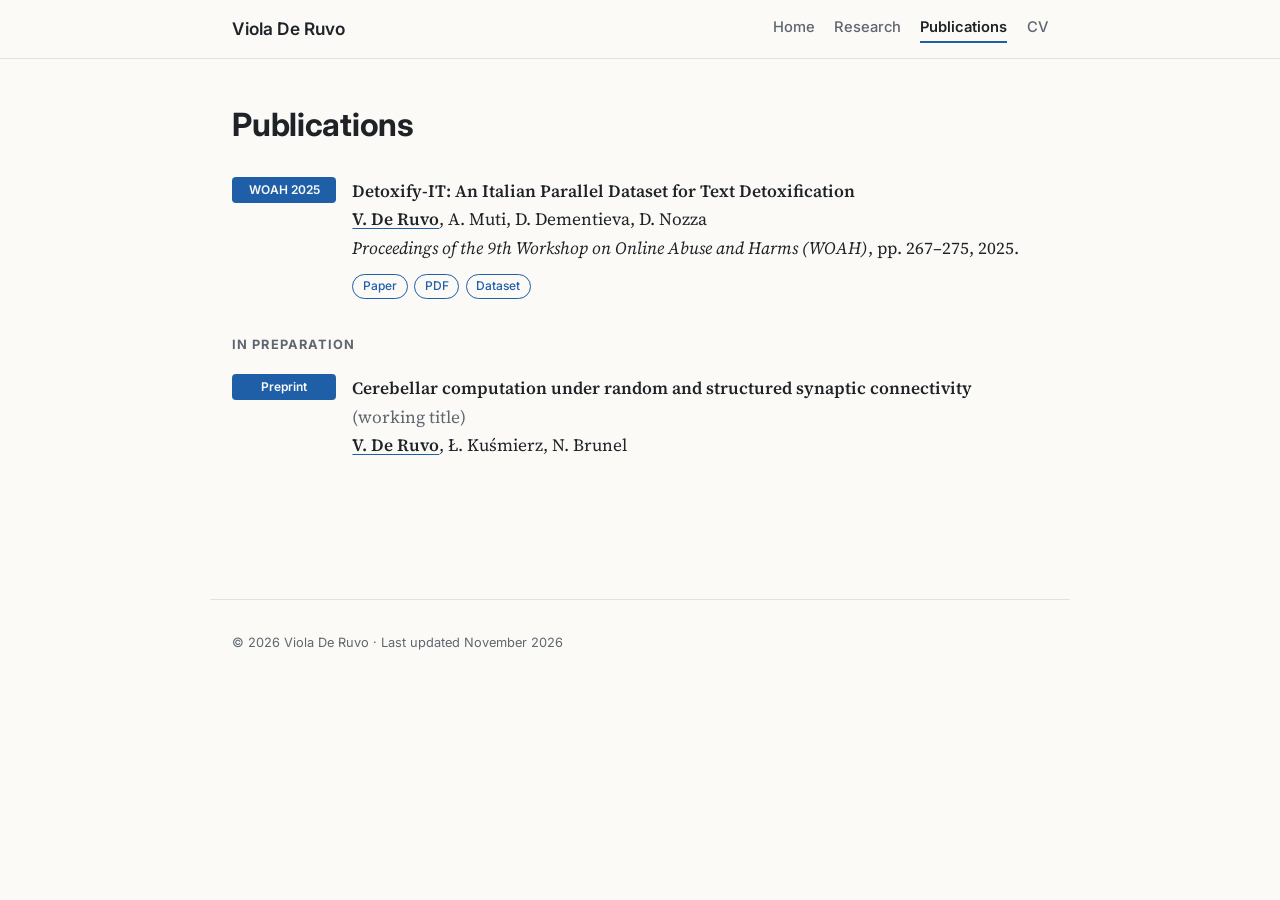
==== publications.html @ 4eda5667 "Add files via upload" ====
<!DOCTYPE html>
<html lang="en">
<head>
  <meta charset="utf-8">
  <meta name="viewport" content="width=device-width, initial-scale=1">
  <title>Publications · Viola De Ruvo</title>
  <meta name="description" content="Viola De Ruvo — M.Sc. student in Artificial Intelligence at Bocconi University working on computational and theoretical neuroscience.">
  <link rel="preconnect" href="https://fonts.googleapis.com">
  <link rel="preconnect" href="https://fonts.gstatic.com" crossorigin>
  <link href="https://fonts.googleapis.com/css2?family=Source+Serif+4:ital,opsz,wght@0,8..60,400;0,8..60,600;1,8..60,400&family=Inter:wght@400;500;600&display=swap" rel="stylesheet">
  <link rel="stylesheet" href="style.css">
</head>
<body>

<a class="skip" href="#main">Skip to content</a>

<header class="topbar">
  <div class="wrap topbar-inner">
    <a class="brand" href="index.html">Viola De Ruvo</a>
    <nav aria-label="Main">
      <a href="index.html">Home</a>
      <a href="research.html">Research</a>
      <a href="publications.html" class="active" aria-current="page">Publications</a>
      <a href="cv.pdf" target="_blank" rel="noopener">CV</a>
    </nav>
  </div>
</header>

<main id="main" class="wrap">
  <section class="page">
    <h2>Publications</h2>

    <ol class="pubs">
      <li>
        <span class="venue">WOAH 2025</span>
        <div>
          <a class="pub-title" href="https://aclanthology.org/2025.woah-1.24/">Detoxify-IT: An Italian Parallel Dataset for Text Detoxification</a><br>
          <span class="me">V. De Ruvo</span>, A. Muti, D. Dementieva, D. Nozza<br>
          <em>Proceedings of the 9th Workshop on Online Abuse and Harms (WOAH)</em>, pp. 267–275, 2025.
          <div class="pub-links">
            <a class="btn" href="https://aclanthology.org/2025.woah-1.24/">Paper</a>
            <a class="btn" href="https://aclanthology.org/2025.woah-1.24.pdf">PDF</a>
            <a class="btn" href="https://github.com/MilaNLProc/detoxify-it">Dataset</a>
          </div>
        </div>
      </li>
    </ol>

    <h3 class="sub">In preparation</h3>
    <ol class="pubs">
      <li>
        <span class="venue">Preprint</span>
        <div>
          <strong class="pub-title">Cerebellar computation under random and structured synaptic connectivity</strong> <span class="muted">(working title)</span><br>
          <span class="me">V. De Ruvo</span>, Ł. Kuśmierz, N. Brunel
        </div>
      </li>
    </ol>
  </section>

</main>

<footer class="wrap footer">
  © <span id="year">2026</span> Viola De Ruvo · Last updated November 2026
</footer>

<script>document.getElementById('year').textContent = new Date().getFullYear();</script>
</body>
</html>
---- style.css ----
/* ---------- Colours (light + automatic dark mode) ---------- */
:root {
  --bg: #fbfaf7;
  --text: #1f2328;
  --muted: #5f6670;
  --line: #e4e1da;
  --accent: #1f5fa8;       /* links, highlights */
  --accent-soft: #e8eff8;
  --card: #ffffff;
}
@media (prefers-color-scheme: dark) {
  :root {
    --bg: #14171b;
    --text: #e6e6e3;
    --muted: #9aa1aa;
    --line: #2a2f36;
    --accent: #7fb2ec;
    --accent-soft: #1c2a3a;
    --card: #1a1e23;
  }
}

/* ---------- Base ---------- */
* { box-sizing: border-box; }
html { scroll-behavior: smooth; scroll-padding-top: 4.5rem; }
body {
  margin: 0;
  background: var(--bg);
  color: var(--text);
  font-family: "Source Serif 4", Georgia, serif;
  font-size: 1.08rem;
  line-height: 1.65;
}
.wrap { max-width: 860px; margin: 0 auto; padding: 0 1.4rem; }
a { color: var(--accent); text-decoration: none; }
a:hover { text-decoration: underline; }
h1, h2, h3, nav, .brand, .tagline, .btn, .venue, .when, time, .tags li, .meta, .footer {
  font-family: "Inter", system-ui, sans-serif;
}
.muted { color: var(--muted); }
.skip { position: absolute; left: -999px; }
.skip:focus { left: 1rem; top: 1rem; background: var(--card); padding: .4rem .8rem; }

/* ---------- Top bar ---------- */
.topbar {
  position: sticky; top: 0; z-index: 10;
  background: color-mix(in srgb, var(--bg) 88%, transparent);
  backdrop-filter: blur(8px);
  border-bottom: 1px solid var(--line);
}
.topbar-inner { display: flex; align-items: center; justify-content: space-between; height: 3.6rem; gap: 1rem; }
.brand { font-weight: 600; color: var(--text); letter-spacing: .01em; }
nav { display: flex; gap: 1.2rem; flex-wrap: wrap; }
nav a { color: var(--muted); font-size: .92rem; font-weight: 500; }
nav a:hover { color: var(--accent); text-decoration: none; }

/* ---------- Hero ---------- */
.hero { display: flex; gap: 2rem; align-items: center; padding: 3.5rem 0 1.5rem; }
.portrait {
  width: 170px; height: 170px; border-radius: 50%; object-fit: cover; flex-shrink: 0;
  border: 1px solid var(--line);
}
.portrait.placeholder {
  display: grid; place-items: center; background: var(--accent-soft); color: var(--accent);
  font: 600 2.2rem "Inter", sans-serif;
}
h1 { font-size: 2.4rem; margin: 0 0 .2rem; letter-spacing: -.02em; }
.tagline { color: var(--accent); font-size: .98rem; font-weight: 500; margin: 0 0 .6rem; }
.affil { margin: 0 0 .8rem; color: var(--muted); }
.links { display: flex; gap: .6rem; flex-wrap: wrap; margin: 0; }
.links a, .btn {
  font-size: .85rem; font-weight: 500; padding: .25rem .75rem;
  border: 1px solid var(--accent); border-radius: 999px;
}
.links a:hover, .btn:hover { background: var(--accent); color: var(--bg); text-decoration: none; }
h2 .btn { font-size: .78rem; vertical-align: middle; margin-left: .6rem; }

/* ---------- Sections ---------- */
section { padding: 1.5rem 0; }
section + section { border-top: 1px solid var(--line); }
h2 { font-size: 1.45rem; margin: .5rem 0 1rem; letter-spacing: -.01em; }
h3 { font-size: 1.05rem; margin: 1.6rem 0 .6rem; }
h3.sub { font-size: .8rem; text-transform: uppercase; letter-spacing: .08em; color: var(--muted); }

.tags { list-style: none; padding: 0; display: flex; flex-wrap: wrap; gap: .5rem; }
.tags li { background: var(--accent-soft); color: var(--accent); font-size: .85rem; padding: .2rem .7rem; border-radius: 6px; }

.news { list-style: none; padding: 0; margin: 0; }
.news li { display: grid; grid-template-columns: 6.5rem 1fr; gap: 1rem; padding: .35rem 0; }
.news time { color: var(--muted); font-size: .88rem; padding-top: .15rem; }

/* ---------- Research ---------- */
.project { background: var(--card); border: 1px solid var(--line); border-radius: 10px; padding: 1.2rem 1.4rem; margin-bottom: 1rem; }
.project h3 { margin-top: 0; }
.project img { width: 100%; border-radius: 6px; margin-bottom: .8rem; }
.meta { color: var(--muted); font-size: .85rem; margin: -.3rem 0 .6rem; }

/* ---------- Publications ---------- */
.pubs { list-style: none; padding: 0; margin: 0; }
.pubs li { display: grid; grid-template-columns: 6.5rem 1fr; gap: 1rem; padding: .6rem 0; }
.venue {
  align-self: start; text-align: center; font-size: .75rem; font-weight: 600;
  background: var(--accent); color: var(--bg); padding: .2rem .4rem; border-radius: 4px;
}
.pub-title { font-weight: 600; }
.me { font-weight: 600; text-decoration: underline; text-decoration-color: var(--accent); text-underline-offset: 3px; }
.pubs .btn { display: inline-block; margin-top: .3rem; font-size: .75rem; padding: .1rem .6rem; }

/* ---------- CV entries ---------- */
.entry { display: grid; grid-template-columns: 6.5rem 1fr; gap: 1rem; padding: .35rem 0; }
.when { color: var(--muted); font-size: .88rem; padding-top: .15rem; }

/* ---------- Footer ---------- */
.footer { color: var(--muted); font-size: .8rem; padding: 2rem 1.4rem 3rem; border-top: 1px solid var(--line); }

/* ---------- Mobile ---------- */
@media (max-width: 640px) {
  .topbar-inner { height: auto; padding-top: .6rem; padding-bottom: .6rem; flex-direction: column; align-items: flex-start; gap: .3rem; }
  nav { gap: .8rem; }
  .hero { flex-direction: column; align-items: flex-start; padding-top: 2rem; }
  .portrait { width: 120px; height: 120px; }
  h1 { font-size: 2rem; }
  .news li, .pubs li, .entry { grid-template-columns: 1fr; gap: .2rem; }
  .venue { justify-self: start; }
}

/* ---------- Multi-page additions ---------- */
nav a.active { color: var(--text); font-weight: 600; border-bottom: 2px solid var(--accent); padding-bottom: 2px; }
.page { padding-top: 2.5rem; min-height: 60vh; }
.page h2 { font-size: 2rem; margin-top: 0; }
.intro .more { font-family: "Inter", system-ui, sans-serif; font-size: .9rem; }
.pub-links { margin-top: .4rem; display: flex; gap: .4rem; flex-wrap: wrap; }
a.pub-title { color: var(--text); }
a.pub-title:hover { color: var(--accent); }

/* ---------- Research page: detailed project ---------- */
h4 { font-family: "Inter", system-ui, sans-serif; font-size: .95rem; margin: 1.8rem 0 .6rem; }
.project > .pub-links { margin: .2rem 0 .4rem; }

.pipeline { display: flex; align-items: stretch; gap: .4rem; margin: .8rem 0 1.2rem; flex-wrap: wrap; }
.pipeline .step {
  flex: 1 1 140px; display: flex; flex-direction: column; gap: .2rem;
  background: var(--accent-soft); border-radius: 8px; padding: .7rem .8rem;
  font-family: "Inter", system-ui, sans-serif; font-size: .82rem; color: var(--muted);
}
.pipeline .step strong { color: var(--text); font-size: .92rem; }
.pipeline .num {
  width: 1.4rem; height: 1.4rem; border-radius: 50%; background: var(--accent); color: var(--bg);
  display: grid; place-items: center; font-size: .75rem; font-weight: 600;
}
.pipeline .arrow { align-self: center; color: var(--accent); font-family: "Inter", sans-serif; }

.table-wrap { overflow-x: auto; margin: .8rem 0 1rem; }
table { width: 100%; border-collapse: collapse; font-family: "Inter", system-ui, sans-serif; font-size: .85rem; }
caption { caption-side: top; text-align: left; color: var(--muted); font-size: .8rem; padding-bottom: .4rem; }
th, td { padding: .45rem .6rem; border-bottom: 1px solid var(--line); text-align: left; vertical-align: top; }
thead th { border-bottom: 2px solid var(--text); font-weight: 600; }
tfoot td { font-weight: 600; border-bottom: none; }
td.num, th.num { text-align: right; font-variant-numeric: tabular-nums; }
tr.highlight td { background: var(--accent-soft); }

.bars { margin: 1rem 0; font-family: "Inter", system-ui, sans-serif; font-size: .82rem; }
.bars figcaption { color: var(--muted); font-size: .8rem; margin-bottom: .5rem; }
.bar { display: grid; grid-template-columns: 9.5rem 1fr 3rem; align-items: center; gap: .6rem; padding: .15rem 0; }
.bar > div { background: var(--line); border-radius: 4px; height: .7rem; overflow: hidden; }
.bar i { display: block; height: 100%; background: color-mix(in srgb, var(--accent) 45%, var(--line)); border-radius: 4px; }
.bar.hl i { background: var(--accent); }
.bar.hl span, .bar.hl b { color: var(--accent); font-weight: 600; }
.bar b { font-weight: 500; text-align: right; font-variant-numeric: tabular-nums; }

.findings { padding-left: 1.2rem; }
.findings li { margin-bottom: .5rem; }

@media (max-width: 640px) {
  .pipeline { flex-direction: column; }
  .pipeline .arrow { transform: rotate(90deg); }
  .bar { grid-template-columns: 7rem 1fr 2.6rem; }
}

/* ---------- Research overview cards + detail pages ---------- */
.lead { color: var(--muted); margin-top: -.4rem; }
.project-card {
  display: flex; gap: 1.2rem; align-items: flex-start;
  background: var(--card); border: 1px solid var(--line); border-radius: 10px;
  padding: 1.2rem 1.4rem; margin-bottom: 1rem; color: var(--text);
  transition: border-color .15s, transform .15s, box-shadow .15s;
}
.project-card:hover { text-decoration: none; border-color: var(--accent); transform: translateY(-2px);
  box-shadow: 0 6px 18px rgba(0,0,0,.06); }
.project-card img { width: 160px; height: 110px; object-fit: cover; border-radius: 6px; flex-shrink: 0; }
.project-card h3 { margin: .1rem 0 .4rem; }
.project-card p { margin: 0 0 .5rem; }
.kicker { font-family: "Inter", system-ui, sans-serif; font-size: .78rem; color: var(--accent);
  text-transform: uppercase; letter-spacing: .05em; }
.project-card .more { font-family: "Inter", system-ui, sans-serif; font-size: .88rem; color: var(--accent); font-weight: 500; }

.back { font-family: "Inter", system-ui, sans-serif; font-size: .88rem; margin: 0 0 1rem; }
.detail h2 { font-size: 1.8rem; line-height: 1.25; margin-bottom: .4rem; }
.detail .meta { margin: 0 0 1rem; }
.figure { margin: 1.2rem 0; }
.figure img { width: 100%; border-radius: 8px; border: 1px solid var(--line); }
.figure figcaption { font-family: "Inter", system-ui, sans-serif; font-size: .8rem; color: var(--muted); margin-top: .4rem; }

@media (max-width: 640px) {
  .project-card { flex-direction: column; }
  .project-card img { width: 100%; height: 160px; }
}

/* ---------- Cerebellum page ---------- */
.tldr { background: var(--accent-soft); border-left: 3px solid var(--accent); border-radius: 6px; padding: .9rem 1.2rem; margin: 1rem 0 .5rem; }
.tldr p { margin: 0; }
.tldr .kicker { margin-bottom: .3rem; }

.diagram { margin: 1.2rem 0; }
.diagram svg { width: 100%; height: auto; max-width: 640px; display: block; margin: 0 auto; }
.diagram figcaption, .loss-chart figcaption { font-family: "Inter", system-ui, sans-serif; font-size: .8rem; color: var(--muted); margin-top: .5rem; }
.diagram .n circle, .diagram .n rect { fill: var(--card); stroke: var(--accent); stroke-width: 2; }
.diagram .n.inhib circle { stroke: #c0603a; }
.diagram .n.out circle { fill: var(--accent); }
.diagram .n.out text { fill: var(--bg); }
.diagram .n.cfn rect { stroke: var(--muted); stroke-dasharray: 4 3; }
.diagram text { font-family: "Inter", system-ui, sans-serif; font-size: 15px; font-weight: 600; fill: var(--text); text-anchor: middle; }
.diagram text.s { font-size: 10px; font-weight: 400; fill: var(--muted); }
.diagram .n.out text.s { fill: var(--bg); opacity: .85; }
.diagram text.lbl { font-size: 11px; font-weight: 400; fill: var(--muted); font-style: italic; }
.diagram line { stroke-width: 2; }
.diagram line.e { stroke: var(--accent); }
.diagram line.i { stroke: #c0603a; }
.diagram line.cf { stroke: var(--muted); stroke-dasharray: 5 4; }
.diagram .m-exc { fill: var(--accent); }
.diagram .m-inh { fill: #c0603a; }

.loss-chart { margin: 1rem 0 1.4rem; font-family: "Inter", system-ui, sans-serif; font-size: .82rem; }
.loss-group { display: grid; grid-template-columns: 9rem 1fr; gap: .8rem; padding: .6rem 0; border-bottom: 1px solid var(--line); }
.loss-name { font-weight: 600; padding-top: .1rem; }
.lb { display: grid; grid-template-columns: 6.5rem 1fr 6.5rem; align-items: center; gap: .6rem; padding: .1rem 0; }
.lb span { color: var(--muted); }
.lb > div { background: var(--line); border-radius: 4px; height: .65rem; overflow: hidden; }
.lb i { display: block; height: 100%; border-radius: 4px; }
.lb.base i { background: var(--muted); opacity: .55; }
.lb.rand i { background: #c0603a; }
.lb.opt i { background: var(--accent); }
.lb b { font-weight: 500; text-align: right; font-variant-numeric: tabular-nums; }

.cards3 { display: grid; grid-template-columns: repeat(3, 1fr); gap: .8rem; margin: 1rem 0; }
.mini { background: var(--card); border: 1px solid var(--line); border-radius: 8px; padding: .9rem 1rem; font-size: .95rem; }
.mini p { margin: 0 0 .4rem; }
.mini.highlight { border-color: var(--accent); }

@media (max-width: 760px) {
  .cards3 { grid-template-columns: 1fr; }
  .loss-group { grid-template-columns: 1fr; gap: .3rem; }
  .lb { grid-template-columns: 5.5rem 1fr 5.8rem; }
}
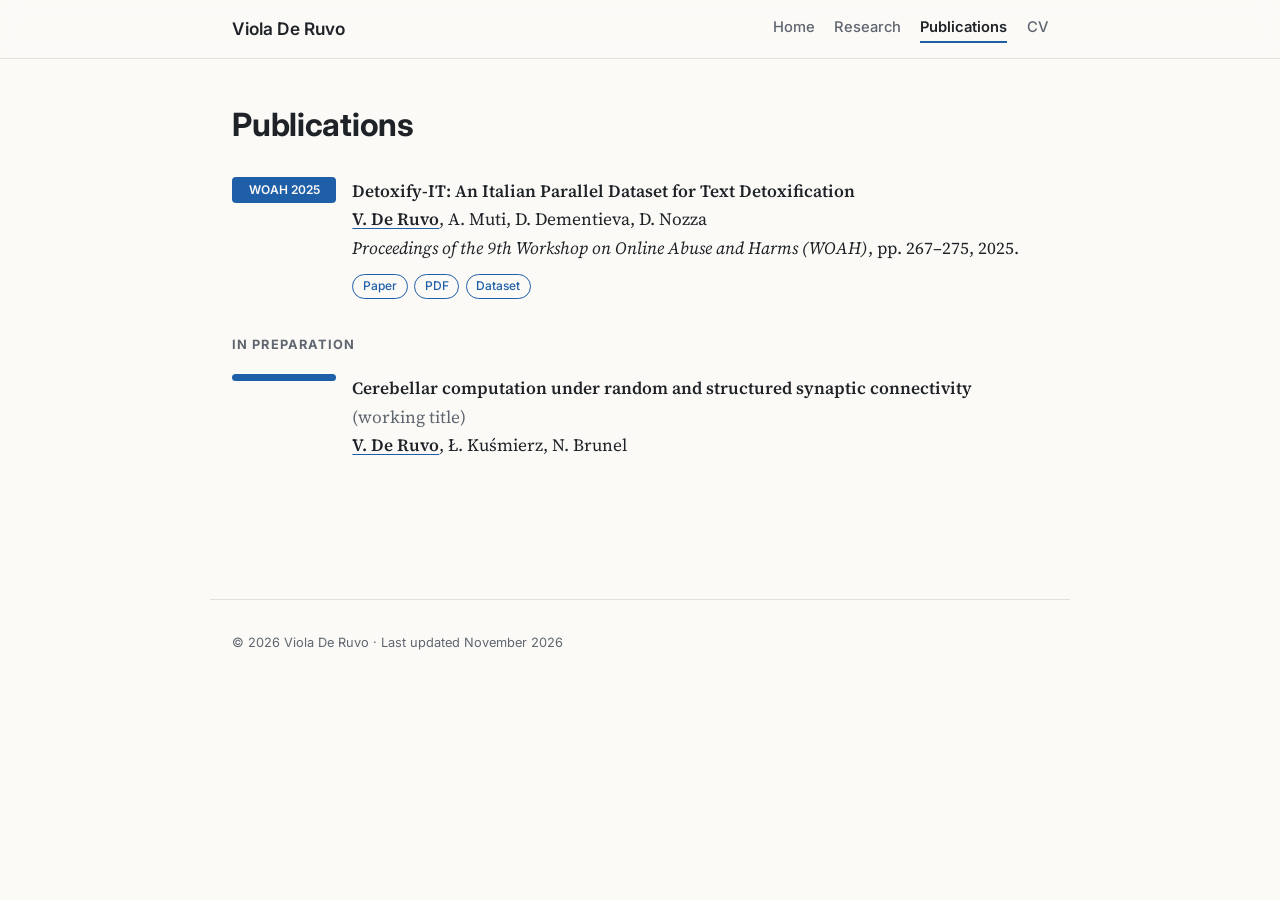
==== commit d0e93541: "Add files via upload" ====
--- a/publications.html
+++ b/publications.html
@@ -49,7 +49,7 @@
     <h3 class="sub">In preparation</h3>
     <ol class="pubs">
       <li>
-        <span class="venue">Preprint</span>
+        <span class="venue"></span>
         <div>
           <strong class="pub-title">Cerebellar computation under random and structured synaptic connectivity</strong> <span class="muted">(working title)</span><br>
           <span class="me">V. De Ruvo</span>, Ł. Kuśmierz, N. Brunel
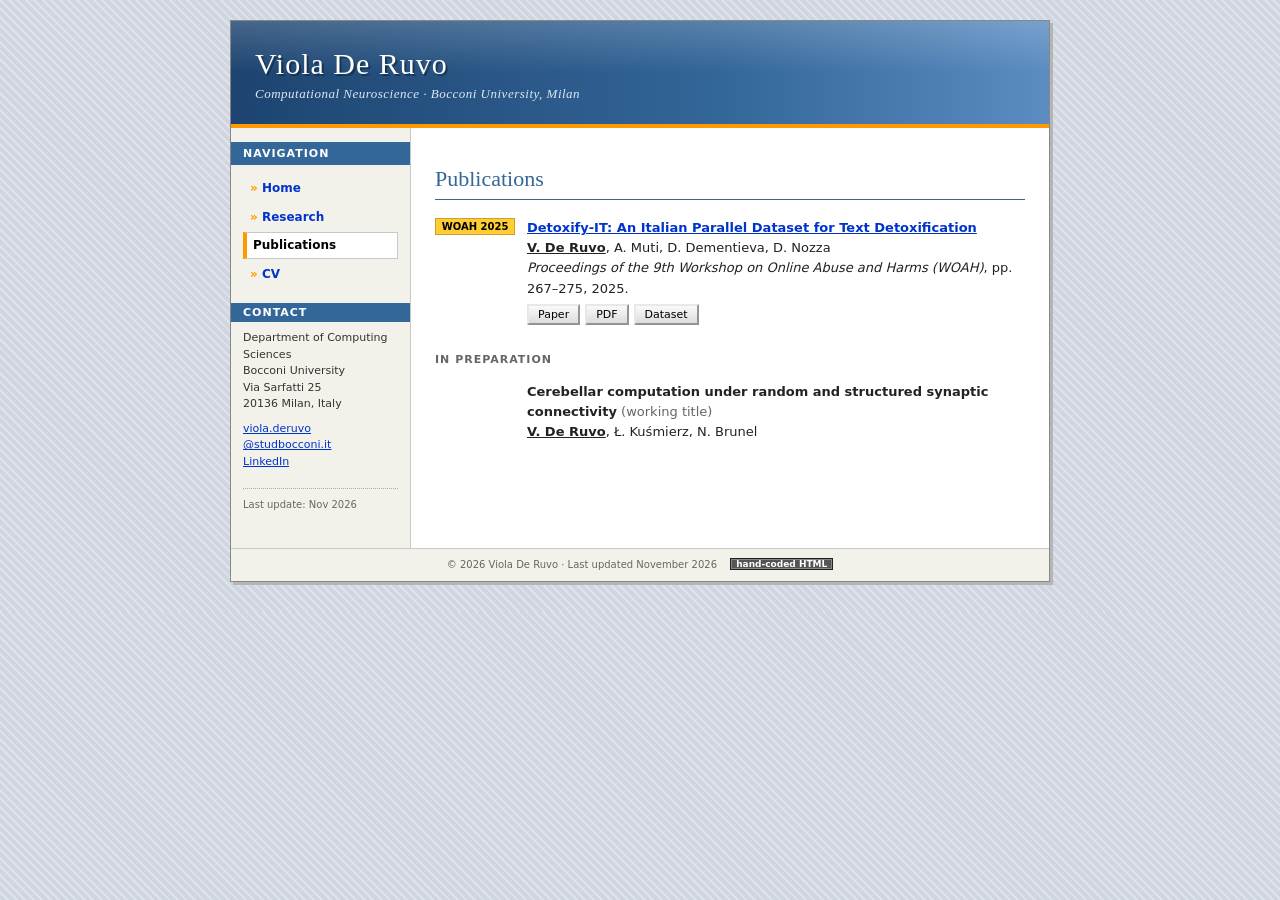
==== commit 03f952d4: "Add files via upload" ====
--- a/publications.html
+++ b/publications.html
@@ -23,6 +23,19 @@
       <a href="publications.html" class="active" aria-current="page">Publications</a>
       <a href="cv.pdf" target="_blank" rel="noopener">CV</a>
     </nav>
+    <aside class="side-contact" aria-label="Contact">
+      <h2>Contact</h2>
+      <p>
+        Department of Computing Sciences<br>
+        Bocconi University<br>
+        Via Sarfatti 25<br>
+        20136 Milan, Italy
+      </p>
+      <p>
+        <a href="mailto:viola.deruvo@studbocconi.it">viola.deruvo<wbr>@studbocconi.it</a><br>
+        <a href="https://www.linkedin.com/in/viola-de-ruvo-aabaa22bb/">LinkedIn</a>
+      </p>
+    </aside>
   </div>
 </header>
 
--- a/style.css
+++ b/style.css
@@ -1,254 +1,349 @@
-/* ---------- Colours (light + automatic dark mode) ---------- */
+/* =============================================================================
+   Viola De Ruvo · "old-school" theme, in the style of an early-2000s
+   academic homepage: fixed-width page, banner, left navigation column,
+   Verdana text, blue underlined links, dotted rules.
+   ========================================================================== */
+
 :root {
-  --bg: #fbfaf7;
-  --text: #1f2328;
-  --muted: #5f6670;
-  --line: #e4e1da;
-  --accent: #1f5fa8;       /* links, highlights */
-  --accent-soft: #e8eff8;
-  --card: #ffffff;
-}
-@media (prefers-color-scheme: dark) {
-  :root {
-    --bg: #14171b;
-    --text: #e6e6e3;
-    --muted: #9aa1aa;
-    --line: #2a2f36;
-    --accent: #7fb2ec;
-    --accent-soft: #1c2a3a;
-    --card: #1a1e23;
-  }
-}
-
-/* ---------- Base ---------- */
+  --bg: #fff;
+  --text: #222;
+  --muted: #666;
+  --line: #c8c8c8;
+  --navy: #336699;
+  --navy-dark: #1d4470;
+  --link: #0033cc;
+  --visited: #663399;
+  --accent: #336699;
+  --accent-2: #cc3333;
+  --accent-soft: #eef3f9;
+  --side: #f2f2ea;
+  --card: #fff;
+  --ui: Verdana, Geneva, "DejaVu Sans", sans-serif;
+  --head: Georgia, "Times New Roman", serif;
+}
+
+/* ---------- Page frame ---------- */
 * { box-sizing: border-box; }
-html { scroll-behavior: smooth; scroll-padding-top: 4.5rem; }
+html { background: #d9d9d9; }
 body {
-  margin: 0;
+  /* the page itself is a fixed-width two-column grid */
+  display: grid;
+  grid-template-columns: 180px 1fr;
+  grid-template-rows: auto auto 1fr auto;
+  grid-template-areas:
+    "banner  banner"
+    "nav     main"
+    "contact main"
+    "foot    foot";
+  max-width: 820px;
+  margin: 20px auto 30px;
   background: var(--bg);
+  border: 1px solid #888;
+  box-shadow: 3px 3px 0 #b5b5b5;
+  font-family: var(--ui);
+  font-size: 13px;
+  line-height: 1.55;
   color: var(--text);
-  font-family: "Source Serif 4", Georgia, serif;
-  font-size: 1.08rem;
-  line-height: 1.65;
-}
-.wrap { max-width: 860px; margin: 0 auto; padding: 0 1.4rem; }
-a { color: var(--accent); text-decoration: none; }
-a:hover { text-decoration: underline; }
-h1, h2, h3, nav, .brand, .tagline, .btn, .venue, .when, time, .tags li, .meta, .footer {
-  font-family: "Inter", system-ui, sans-serif;
-}
+}
+html {
+  /* classic subtle tiled background */
+  background:
+    repeating-linear-gradient(45deg, rgba(255,255,255,.35) 0 2px, transparent 2px 6px),
+    #cfd6df;
+}
+header.topbar, .topbar-inner { display: contents; }   /* let brand + nav join the grid */
+
+a { color: var(--link); text-decoration: underline; }
+a:visited { color: var(--visited); }
+a:hover { color: #cc0000; }
 .muted { color: var(--muted); }
 .skip { position: absolute; left: -999px; }
-.skip:focus { left: 1rem; top: 1rem; background: var(--card); padding: .4rem .8rem; }
-
-/* ---------- Top bar ---------- */
-.topbar {
-  position: sticky; top: 0; z-index: 10;
-  background: color-mix(in srgb, var(--bg) 88%, transparent);
-  backdrop-filter: blur(8px);
-  border-bottom: 1px solid var(--line);
-}
-.topbar-inner { display: flex; align-items: center; justify-content: space-between; height: 3.6rem; gap: 1rem; }
-.brand { font-weight: 600; color: var(--text); letter-spacing: .01em; }
-nav { display: flex; gap: 1.2rem; flex-wrap: wrap; }
-nav a { color: var(--muted); font-size: .92rem; font-weight: 500; }
-nav a:hover { color: var(--accent); text-decoration: none; }
-
-/* ---------- Hero ---------- */
-.hero { display: flex; gap: 2rem; align-items: center; padding: 3.5rem 0 1.5rem; }
+.skip:focus { left: 1rem; top: 1rem; background: #ffffcc; border: 1px solid #000; padding: 4px 8px; z-index: 9; }
+
+/* ---------- Banner ---------- */
+.brand {
+  grid-area: banner;
+  display: block;
+  padding: 26px 24px 22px;
+  background:
+    linear-gradient(to bottom, rgba(255,255,255,.18), rgba(255,255,255,0) 50%),
+    linear-gradient(to right, var(--navy-dark), var(--navy) 60%, #5b8cc2);
+  border-bottom: 4px solid #ff9900;
+  color: #fff !important;
+  text-decoration: none;
+  font: normal 30px/1.1 var(--head);
+  letter-spacing: 1px;
+  text-shadow: 2px 2px 0 rgba(0,0,0,.35);
+}
+.brand::after {
+  content: "Computational Neuroscience · Bocconi University, Milan";
+  display: block; margin-top: 6px;
+  font: italic 13px var(--head); letter-spacing: .5px; color: #dce8f5; text-shadow: none;
+}
+.brand:hover { color: #fff; }
+
+/* ---------- Left navigation column ---------- */
+nav {
+  grid-area: nav;
+  background: var(--side);
+  border-right: 1px solid var(--line);
+  padding: 14px 12px 10px;
+  display: flex; flex-direction: column; gap: 2px;
+  font-size: 12px;
+}
+nav::before {
+  content: "Navigation";
+  display: block; margin: 0 -12px 8px; padding: 3px 12px;
+  background: var(--navy); color: #fff; font-weight: bold; font-size: 11px;
+  text-transform: uppercase; letter-spacing: 1px;
+}
+nav a, nav a:visited {
+  display: block; padding: 3px 6px; color: var(--link); font-weight: bold; text-decoration: none;
+  border: 1px solid transparent;
+}
+nav a::before { content: "» "; color: #ff9900; }
+nav a:hover { background: #ffffcc; border-color: #e0d890; color: #cc0000; text-decoration: underline; }
+nav a.active { color: #000; background: #fff; border: 1px solid var(--line); border-left: 4px solid #ff9900; }
+nav a.active::before { content: ""; }
+.side-contact::after {
+  content: "Last update: Nov 2026";
+  display: block; margin-top: 18px; padding-top: 8px; border-top: 1px dotted #aaa;
+  font-weight: normal; font-size: 10px; color: var(--muted);
+}
+
+/* ---------- Left column: contact box ---------- */
+.side-contact {
+  grid-area: contact;
+  background: var(--side);
+  border-right: 1px solid var(--line);
+  padding: 6px 12px 24px;
+  font-size: 11px; line-height: 1.5; color: #333;
+}
+.side-contact h2 {
+  margin: 0 -12px 8px; padding: 3px 12px; border: 0;
+  background: var(--navy); color: #fff; font: bold 11px var(--ui);
+  text-transform: uppercase; letter-spacing: 1px;
+}
+.side-contact p { margin: 0 0 8px; }
+.side-contact a { overflow-wrap: anywhere; }
+
+/* ---------- Main content ---------- */
+main.wrap { grid-area: main; grid-row: 2 / span 2; padding: 18px 24px 26px; min-width: 0; min-height: 420px; }
+section { padding: 10px 0 14px; }
+section + section { border-top: 1px dotted #999; }
+
+h1, h2, h3, h4 { font-family: var(--head); font-weight: normal; }
+h1 { font-size: 26px; color: var(--navy-dark); margin: 0 0 4px; }
+h2 {
+  font-size: 19px; color: var(--navy); margin: 6px 0 10px; padding-bottom: 3px;
+  border-bottom: 1px solid var(--navy);
+}
+h3, h4 {
+  font-size: 15px; font-weight: bold; color: var(--navy-dark); margin: 18px 0 6px;
+}
+h3::before, h4::before {
+  content: ""; display: inline-block; width: 7px; height: 7px; margin: 0 7px 2px 0;
+  background: #ff9900; vertical-align: middle;
+}
+h3.sub { font-family: var(--ui); font-size: 11px; font-weight: bold; text-transform: uppercase; letter-spacing: 1px; color: var(--muted); }
+h3.sub::before { display: none; }
+p { margin: 0 0 10px; }
+
+/* ---------- Home ---------- */
+.hero { display: flex; gap: 18px; align-items: flex-start; }
 .portrait {
-  width: 170px; height: 170px; border-radius: 50%; object-fit: cover; flex-shrink: 0;
-  border: 1px solid var(--line);
+  width: 130px; height: 160px; object-fit: cover; flex-shrink: 0;
+  padding: 3px; background: #fff; border: 1px solid #999;
 }
 .portrait.placeholder {
-  display: grid; place-items: center; background: var(--accent-soft); color: var(--accent);
-  font: 600 2.2rem "Inter", sans-serif;
-}
-h1 { font-size: 2.4rem; margin: 0 0 .2rem; letter-spacing: -.02em; }
-.tagline { color: var(--accent); font-size: .98rem; font-weight: 500; margin: 0 0 .6rem; }
-.affil { margin: 0 0 .8rem; color: var(--muted); }
-.links { display: flex; gap: .6rem; flex-wrap: wrap; margin: 0; }
-.links a, .btn {
-  font-size: .85rem; font-weight: 500; padding: .25rem .75rem;
-  border: 1px solid var(--accent); border-radius: 999px;
-}
-.links a:hover, .btn:hover { background: var(--accent); color: var(--bg); text-decoration: none; }
-h2 .btn { font-size: .78rem; vertical-align: middle; margin-left: .6rem; }
-
-/* ---------- Sections ---------- */
-section { padding: 1.5rem 0; }
-section + section { border-top: 1px solid var(--line); }
-h2 { font-size: 1.45rem; margin: .5rem 0 1rem; letter-spacing: -.01em; }
-h3 { font-size: 1.05rem; margin: 1.6rem 0 .6rem; }
-h3.sub { font-size: .8rem; text-transform: uppercase; letter-spacing: .08em; color: var(--muted); }
-
-.tags { list-style: none; padding: 0; display: flex; flex-wrap: wrap; gap: .5rem; }
-.tags li { background: var(--accent-soft); color: var(--accent); font-size: .85rem; padding: .2rem .7rem; border-radius: 6px; }
-
+  display: grid; place-items: center; background: #e6ecf3; color: var(--navy);
+  font: bold 28px var(--head); border: 1px solid #999; outline: 3px solid #fff; outline-offset: -5px;
+}
+.tagline { font-weight: bold; color: #444; margin: 0 0 6px; }
+.affil { color: #444; margin: 0 0 8px; font-size: 12px; }
+.links { display: flex; gap: 6px; flex-wrap: wrap; margin: 0; }
+
+/* Old-fashioned form buttons */
+.links a, .btn, .links a:visited, .btn:visited {
+  display: inline-block; padding: 2px 9px; font: 11px var(--ui); color: #000; text-decoration: none;
+  background: linear-gradient(to bottom, #fafafa, #dcdcdc);
+  border: 2px outset #e8e8e8;
+}
+.links a:hover, .btn:hover { background: #fff8c4; color: #000; }
+.links a:active, .btn:active { border-style: inset; }
+h2 .btn { margin-left: 8px; vertical-align: middle; }
+
+.intro .more { font-size: 12px; }
+.tags { list-style: none; padding: 0; margin: 4px 0 0; display: flex; flex-wrap: wrap; gap: 5px; }
+.tags li {
+  font-size: 11px; padding: 1px 7px; background: #f7f7f7; border: 1px solid #bbb; color: #333;
+}
 .news { list-style: none; padding: 0; margin: 0; }
-.news li { display: grid; grid-template-columns: 6.5rem 1fr; gap: 1rem; padding: .35rem 0; }
-.news time { color: var(--muted); font-size: .88rem; padding-top: .15rem; }
-
-/* ---------- Research ---------- */
-.project { background: var(--card); border: 1px solid var(--line); border-radius: 10px; padding: 1.2rem 1.4rem; margin-bottom: 1rem; }
-.project h3 { margin-top: 0; }
-.project img { width: 100%; border-radius: 6px; margin-bottom: .8rem; }
-.meta { color: var(--muted); font-size: .85rem; margin: -.3rem 0 .6rem; }
+.news li { display: grid; grid-template-columns: 70px 1fr; gap: 10px; padding: 4px 0; border-bottom: 1px dotted #ccc; }
+.news li:last-child { border-bottom: none; }
+.news time { font-weight: bold; color: var(--navy); font-size: 11px; padding-top: 1px; }
+.news li:first-child span::after {
+  content: "new!"; margin-left: 6px; padding: 0 4px;
+  font: bold 9px var(--ui); text-transform: uppercase; color: #fff; background: #cc0000; vertical-align: 1px;
+  animation: blink 1.6s steps(1) infinite;
+}
+@keyframes blink { 50% { opacity: .25; } }
+@media (prefers-reduced-motion: reduce) { .news li:first-child span::after { animation: none; } }
+#contact p { background: var(--side); border: 1px solid var(--line); padding: 8px 12px; margin: 0; }
+
+/* ---------- Pages ---------- */
+.page { min-height: 0; }
+.page > h2, .detail h2 { font-size: 22px; }
+.lead { color: #444; }
+.meta { color: var(--muted); font-size: 11px; margin: -4px 0 10px; }
+.back { font-size: 11px; margin: 0 0 8px; }
+
+/* Research overview: boxed entries */
+.project { border: 1px solid var(--line); padding: 10px 12px; margin-bottom: 12px; }
+.project-card, .project-card:visited {
+  display: block; margin: 0 0 12px; color: var(--text); text-decoration: none;
+  border: 1px solid var(--line); background: #fff;
+}
+.project-card > div { padding: 8px 12px 10px; }
+.project-card:hover { background: #ffffee; border-color: #c9b96a; color: var(--text); }
+.project-card img { display: block; width: 100%; height: 120px; object-fit: cover; border-bottom: 1px solid var(--line); }
+.project-card h3 { margin: 4px 0 4px; color: var(--link); text-decoration: underline; font-family: var(--head); font-size: 16px; }
+.project-card h3::before { display: none; }
+.project-card p { margin: 0 0 6px; }
+.kicker { font-size: 10px; text-transform: uppercase; letter-spacing: 1px; color: var(--muted); margin: 0; }
+.project-card .more { font-size: 11px; font-weight: bold; color: var(--link); }
 
 /* ---------- Publications ---------- */
 .pubs { list-style: none; padding: 0; margin: 0; }
-.pubs li { display: grid; grid-template-columns: 6.5rem 1fr; gap: 1rem; padding: .6rem 0; }
+.pubs li { display: grid; grid-template-columns: 80px 1fr; gap: 12px; padding: 8px 0; border-bottom: 1px dotted #ccc; }
+.pubs li:last-child { border-bottom: none; }
+.venue:empty { visibility: hidden; }
 .venue {
-  align-self: start; text-align: center; font-size: .75rem; font-weight: 600;
-  background: var(--accent); color: var(--bg); padding: .2rem .4rem; border-radius: 4px;
-}
-.pub-title { font-weight: 600; }
-.me { font-weight: 600; text-decoration: underline; text-decoration-color: var(--accent); text-underline-offset: 3px; }
-.pubs .btn { display: inline-block; margin-top: .3rem; font-size: .75rem; padding: .1rem .6rem; }
-
-/* ---------- CV entries ---------- */
-.entry { display: grid; grid-template-columns: 6.5rem 1fr; gap: 1rem; padding: .35rem 0; }
-.when { color: var(--muted); font-size: .88rem; padding-top: .15rem; }
+  align-self: start; text-align: center; font: bold 10px var(--ui); padding: 2px 4px;
+  background: #ffcc33; border: 1px solid #c9a227; color: #000;
+}
+.pub-title { font-weight: bold; }
+a.pub-title { color: var(--link); }
+.me { font-weight: bold; text-decoration: underline; }
+.pub-links { margin-top: 5px; display: flex; gap: 5px; flex-wrap: wrap; }
+
+.entry { display: grid; grid-template-columns: 90px 1fr; gap: 10px; padding: 4px 0; }
+.when { color: var(--muted); font-size: 11px; }
+
+/* ---------- Detail pages ---------- */
+.tldr { background: #ffffcc; border: 1px dashed #c9a227; padding: 8px 12px; margin: 10px 0; }
+.tldr p { margin: 0; }
+.tldr .kicker { color: #8a6d00; font-weight: bold; margin-bottom: 3px; }
+
+.pipeline { display: flex; gap: 6px; margin: 8px 0 12px; flex-wrap: wrap; align-items: stretch; }
+.pipeline .step {
+  flex: 1 1 120px; display: flex; flex-direction: column; gap: 2px;
+  border: 1px solid #999; background: #f7f7f7; padding: 6px 8px; font-size: 11px; color: #444;
+}
+.pipeline .step strong { color: var(--navy-dark); font-size: 12px; }
+.pipeline .num { font-weight: bold; color: #fff; background: var(--navy); align-self: flex-start; padding: 0 5px; font-size: 10px; }
+.pipeline .num::before { content: "Step "; }
+.pipeline .arrow { align-self: center; color: #ff9900; font-weight: bold; }
+
+/* Tables with coloured header rows */
+.table-wrap { overflow-x: auto; margin: 8px 0 14px; }
+table { width: 100%; border-collapse: collapse; font-size: 12px; border: 1px solid #999; }
+caption { caption-side: top; text-align: left; font-size: 11px; font-style: italic; color: var(--muted); padding-bottom: 3px; }
+th, td { border: 1px solid #bbb; padding: 4px 7px; text-align: left; vertical-align: top; }
+thead th { background: var(--navy); color: #fff; font-weight: bold; }
+tbody tr:nth-child(even) td { background: #f4f6f9; }
+tfoot td { font-weight: bold; background: #e6ecf3; }
+td.num, th.num { text-align: right; }
+tr.highlight td, tbody tr.highlight:nth-child(even) td { background: #ffffcc; font-weight: bold; }
+
+/* Bar charts */
+.bars, .loss-chart { margin: 12px 0; padding: 8px 10px; border: 1px solid #999; background: #fafafa; font-size: 11px; }
+.bars figcaption, .loss-chart figcaption { font-size: 11px; color: var(--muted); font-style: italic; }
+.bars figcaption { margin-bottom: 6px; font-weight: bold; font-style: normal; color: var(--navy-dark); }
+.bar { display: grid; grid-template-columns: 120px 1fr 40px; align-items: center; gap: 8px; padding: 2px 0; }
+.bar > div, .lb > div { height: 12px; background: #fff; border: 1px solid #777; }
+.bar i, .lb i { display: block; height: 100%; background: #8fa9c8; }
+.bar.hl i { background: var(--navy); }
+.bar.hl span, .bar.hl b { font-weight: bold; color: var(--navy-dark); }
+.bar b, .lb b { font-weight: normal; text-align: right; }
+.loss-group { display: grid; grid-template-columns: 120px 1fr; gap: 8px; padding: 6px 0; border-bottom: 1px dotted #bbb; }
+.loss-group:last-of-type { border-bottom: none; }
+.loss-name { font-weight: bold; color: var(--navy-dark); }
+.lb { display: grid; grid-template-columns: 80px 1fr 80px; align-items: center; gap: 6px; padding: 1px 0; }
+.lb span { color: #444; }
+.lb.base i { background: #aaa; }
+.lb.rand i { background: var(--accent-2); }
+.lb.opt i { background: var(--navy); }
+
+.findings { padding-left: 18px; }
+.findings li { margin-bottom: 5px; }
+.findings li::marker { color: #ff9900; }
+
+.figure { margin: 12px 0; padding: 4px; border: 1px solid #999; background: #fff; }
+.figure img { width: 100%; display: block; }
+.figure figcaption, .diagram figcaption { font-size: 11px; color: var(--muted); margin-top: 4px; }
+
+.diagram { margin: 12px 0; padding: 8px; border: 1px solid #999; background: #fff; }
+.diagram svg { width: 100%; height: auto; max-width: 600px; display: block; margin: 0 auto; }
+.diagram .n circle, .diagram .n rect { fill: #fff; stroke: var(--navy); stroke-width: 2; }
+.diagram .n.inhib circle { stroke: var(--accent-2); }
+.diagram .n.out circle { fill: var(--navy); }
+.diagram .n.out text { fill: #fff; }
+.diagram .n.cfn rect { stroke: #888; stroke-dasharray: 4 3; }
+.diagram text { font-family: var(--head); font-size: 15px; font-weight: bold; fill: #222; text-anchor: middle; }
+.diagram text.s { font-family: var(--ui); font-size: 9px; font-weight: normal; fill: #666; }
+.diagram .n.out text.s { fill: #fff; }
+.diagram text.lbl { font-family: var(--ui); font-size: 10px; font-weight: normal; fill: #666; font-style: italic; }
+.diagram line { stroke-width: 2; }
+.diagram line.e { stroke: var(--navy); }
+.diagram line.i { stroke: var(--accent-2); }
+.diagram line.cf { stroke: #888; stroke-dasharray: 5 4; }
+.diagram .m-exc { fill: var(--navy); }
+.diagram .m-inh { fill: var(--accent-2); }
+
+.cards3 { display: grid; grid-template-columns: repeat(3, 1fr); gap: 8px; margin: 10px 0; }
+.mini { border: 1px solid #999; background: #fff; padding: 0 0 6px; font-size: 12px; }
+.mini p { margin: 0 8px 4px; }
+.mini .kicker {
+  margin: 0 0 6px; padding: 2px 8px; background: #e6ecf3; border-bottom: 1px solid #999;
+  color: var(--navy-dark); font-weight: bold;
+}
+.mini.highlight { border-color: var(--navy); }
+.mini.highlight .kicker { background: var(--navy); color: #fff; }
 
 /* ---------- Footer ---------- */
-.footer { color: var(--muted); font-size: .8rem; padding: 2rem 1.4rem 3rem; border-top: 1px solid var(--line); }
-
-/* ---------- Mobile ---------- */
-@media (max-width: 640px) {
-  .topbar-inner { height: auto; padding-top: .6rem; padding-bottom: .6rem; flex-direction: column; align-items: flex-start; gap: .3rem; }
-  nav { gap: .8rem; }
-  .hero { flex-direction: column; align-items: flex-start; padding-top: 2rem; }
-  .portrait { width: 120px; height: 120px; }
-  h1 { font-size: 2rem; }
-  .news li, .pubs li, .entry { grid-template-columns: 1fr; gap: .2rem; }
+.footer {
+  grid-area: foot;
+  padding: 8px 14px; background: var(--side); border-top: 1px solid var(--line);
+  font-size: 10px; color: var(--muted); text-align: center;
+}
+.footer::after {
+  content: "hand-coded HTML";
+  display: inline-block; margin-left: 10px; padding: 0 5px; vertical-align: 1px;
+  font: bold 9px var(--ui); color: #fff; background: #555; border: 1px solid #222;
+  box-shadow: inset 0 0 0 1px #888;
+}
+
+/* ---------- Small screens ---------- */
+@media (max-width: 760px) {
+  body {
+    grid-template-columns: 1fr;
+    grid-template-rows: none;
+    grid-template-areas: "banner" "nav" "main" "contact" "foot";
+    margin: 0; border: 0; box-shadow: none; font-size: 14px;
+  }
+  .brand { font-size: 24px; padding: 18px 16px 14px; }
+  nav { flex-direction: row; flex-wrap: wrap; gap: 4px; padding: 6px 10px; border-right: 0; border-bottom: 1px solid var(--line); }
+  nav::before, nav::after { display: none; }
+  main.wrap { grid-row: auto; }
+  .side-contact { border-right: 0; border-top: 1px solid var(--line); padding: 10px 16px 14px; font-size: 13px; }
+  .side-contact h2 { margin: 0 -16px 8px; padding: 3px 16px; }
+  main.wrap { padding: 14px 16px 20px; }
+  .hero { flex-direction: column; }
+  .cards3 { grid-template-columns: 1fr; }
+  .news li, .pubs li { grid-template-columns: 1fr; gap: 2px; }
   .venue { justify-self: start; }
-}
-
-/* ---------- Multi-page additions ---------- */
-nav a.active { color: var(--text); font-weight: 600; border-bottom: 2px solid var(--accent); padding-bottom: 2px; }
-.page { padding-top: 2.5rem; min-height: 60vh; }
-.page h2 { font-size: 2rem; margin-top: 0; }
-.intro .more { font-family: "Inter", system-ui, sans-serif; font-size: .9rem; }
-.pub-links { margin-top: .4rem; display: flex; gap: .4rem; flex-wrap: wrap; }
-a.pub-title { color: var(--text); }
-a.pub-title:hover { color: var(--accent); }
-
-/* ---------- Research page: detailed project ---------- */
-h4 { font-family: "Inter", system-ui, sans-serif; font-size: .95rem; margin: 1.8rem 0 .6rem; }
-.project > .pub-links { margin: .2rem 0 .4rem; }
-
-.pipeline { display: flex; align-items: stretch; gap: .4rem; margin: .8rem 0 1.2rem; flex-wrap: wrap; }
-.pipeline .step {
-  flex: 1 1 140px; display: flex; flex-direction: column; gap: .2rem;
-  background: var(--accent-soft); border-radius: 8px; padding: .7rem .8rem;
-  font-family: "Inter", system-ui, sans-serif; font-size: .82rem; color: var(--muted);
-}
-.pipeline .step strong { color: var(--text); font-size: .92rem; }
-.pipeline .num {
-  width: 1.4rem; height: 1.4rem; border-radius: 50%; background: var(--accent); color: var(--bg);
-  display: grid; place-items: center; font-size: .75rem; font-weight: 600;
-}
-.pipeline .arrow { align-self: center; color: var(--accent); font-family: "Inter", sans-serif; }
-
-.table-wrap { overflow-x: auto; margin: .8rem 0 1rem; }
-table { width: 100%; border-collapse: collapse; font-family: "Inter", system-ui, sans-serif; font-size: .85rem; }
-caption { caption-side: top; text-align: left; color: var(--muted); font-size: .8rem; padding-bottom: .4rem; }
-th, td { padding: .45rem .6rem; border-bottom: 1px solid var(--line); text-align: left; vertical-align: top; }
-thead th { border-bottom: 2px solid var(--text); font-weight: 600; }
-tfoot td { font-weight: 600; border-bottom: none; }
-td.num, th.num { text-align: right; font-variant-numeric: tabular-nums; }
-tr.highlight td { background: var(--accent-soft); }
-
-.bars { margin: 1rem 0; font-family: "Inter", system-ui, sans-serif; font-size: .82rem; }
-.bars figcaption { color: var(--muted); font-size: .8rem; margin-bottom: .5rem; }
-.bar { display: grid; grid-template-columns: 9.5rem 1fr 3rem; align-items: center; gap: .6rem; padding: .15rem 0; }
-.bar > div { background: var(--line); border-radius: 4px; height: .7rem; overflow: hidden; }
-.bar i { display: block; height: 100%; background: color-mix(in srgb, var(--accent) 45%, var(--line)); border-radius: 4px; }
-.bar.hl i { background: var(--accent); }
-.bar.hl span, .bar.hl b { color: var(--accent); font-weight: 600; }
-.bar b { font-weight: 500; text-align: right; font-variant-numeric: tabular-nums; }
-
-.findings { padding-left: 1.2rem; }
-.findings li { margin-bottom: .5rem; }
-
-@media (max-width: 640px) {
-  .pipeline { flex-direction: column; }
-  .pipeline .arrow { transform: rotate(90deg); }
-  .bar { grid-template-columns: 7rem 1fr 2.6rem; }
-}
-
-/* ---------- Research overview cards + detail pages ---------- */
-.lead { color: var(--muted); margin-top: -.4rem; }
-.project-card {
-  display: flex; gap: 1.2rem; align-items: flex-start;
-  background: var(--card); border: 1px solid var(--line); border-radius: 10px;
-  padding: 1.2rem 1.4rem; margin-bottom: 1rem; color: var(--text);
-  transition: border-color .15s, transform .15s, box-shadow .15s;
-}
-.project-card:hover { text-decoration: none; border-color: var(--accent); transform: translateY(-2px);
-  box-shadow: 0 6px 18px rgba(0,0,0,.06); }
-.project-card img { width: 160px; height: 110px; object-fit: cover; border-radius: 6px; flex-shrink: 0; }
-.project-card h3 { margin: .1rem 0 .4rem; }
-.project-card p { margin: 0 0 .5rem; }
-.kicker { font-family: "Inter", system-ui, sans-serif; font-size: .78rem; color: var(--accent);
-  text-transform: uppercase; letter-spacing: .05em; }
-.project-card .more { font-family: "Inter", system-ui, sans-serif; font-size: .88rem; color: var(--accent); font-weight: 500; }
-
-.back { font-family: "Inter", system-ui, sans-serif; font-size: .88rem; margin: 0 0 1rem; }
-.detail h2 { font-size: 1.8rem; line-height: 1.25; margin-bottom: .4rem; }
-.detail .meta { margin: 0 0 1rem; }
-.figure { margin: 1.2rem 0; }
-.figure img { width: 100%; border-radius: 8px; border: 1px solid var(--line); }
-.figure figcaption { font-family: "Inter", system-ui, sans-serif; font-size: .8rem; color: var(--muted); margin-top: .4rem; }
-
-@media (max-width: 640px) {
-  .project-card { flex-direction: column; }
-  .project-card img { width: 100%; height: 160px; }
-}
-
-/* ---------- Cerebellum page ---------- */
-.tldr { background: var(--accent-soft); border-left: 3px solid var(--accent); border-radius: 6px; padding: .9rem 1.2rem; margin: 1rem 0 .5rem; }
-.tldr p { margin: 0; }
-.tldr .kicker { margin-bottom: .3rem; }
-
-.diagram { margin: 1.2rem 0; }
-.diagram svg { width: 100%; height: auto; max-width: 640px; display: block; margin: 0 auto; }
-.diagram figcaption, .loss-chart figcaption { font-family: "Inter", system-ui, sans-serif; font-size: .8rem; color: var(--muted); margin-top: .5rem; }
-.diagram .n circle, .diagram .n rect { fill: var(--card); stroke: var(--accent); stroke-width: 2; }
-.diagram .n.inhib circle { stroke: #c0603a; }
-.diagram .n.out circle { fill: var(--accent); }
-.diagram .n.out text { fill: var(--bg); }
-.diagram .n.cfn rect { stroke: var(--muted); stroke-dasharray: 4 3; }
-.diagram text { font-family: "Inter", system-ui, sans-serif; font-size: 15px; font-weight: 600; fill: var(--text); text-anchor: middle; }
-.diagram text.s { font-size: 10px; font-weight: 400; fill: var(--muted); }
-.diagram .n.out text.s { fill: var(--bg); opacity: .85; }
-.diagram text.lbl { font-size: 11px; font-weight: 400; fill: var(--muted); font-style: italic; }
-.diagram line { stroke-width: 2; }
-.diagram line.e { stroke: var(--accent); }
-.diagram line.i { stroke: #c0603a; }
-.diagram line.cf { stroke: var(--muted); stroke-dasharray: 5 4; }
-.diagram .m-exc { fill: var(--accent); }
-.diagram .m-inh { fill: #c0603a; }
-
-.loss-chart { margin: 1rem 0 1.4rem; font-family: "Inter", system-ui, sans-serif; font-size: .82rem; }
-.loss-group { display: grid; grid-template-columns: 9rem 1fr; gap: .8rem; padding: .6rem 0; border-bottom: 1px solid var(--line); }
-.loss-name { font-weight: 600; padding-top: .1rem; }
-.lb { display: grid; grid-template-columns: 6.5rem 1fr 6.5rem; align-items: center; gap: .6rem; padding: .1rem 0; }
-.lb span { color: var(--muted); }
-.lb > div { background: var(--line); border-radius: 4px; height: .65rem; overflow: hidden; }
-.lb i { display: block; height: 100%; border-radius: 4px; }
-.lb.base i { background: var(--muted); opacity: .55; }
-.lb.rand i { background: #c0603a; }
-.lb.opt i { background: var(--accent); }
-.lb b { font-weight: 500; text-align: right; font-variant-numeric: tabular-nums; }
-
-.cards3 { display: grid; grid-template-columns: repeat(3, 1fr); gap: .8rem; margin: 1rem 0; }
-.mini { background: var(--card); border: 1px solid var(--line); border-radius: 8px; padding: .9rem 1rem; font-size: .95rem; }
-.mini p { margin: 0 0 .4rem; }
-.mini.highlight { border-color: var(--accent); }
-
-@media (max-width: 760px) {
-  .cards3 { grid-template-columns: 1fr; }
-  .loss-group { grid-template-columns: 1fr; gap: .3rem; }
-  .lb { grid-template-columns: 5.5rem 1fr 5.8rem; }
-}
+  .loss-group { grid-template-columns: 1fr; }
+  .lb { grid-template-columns: 70px 1fr 78px; }
+  .bar { grid-template-columns: 100px 1fr 38px; }
+}
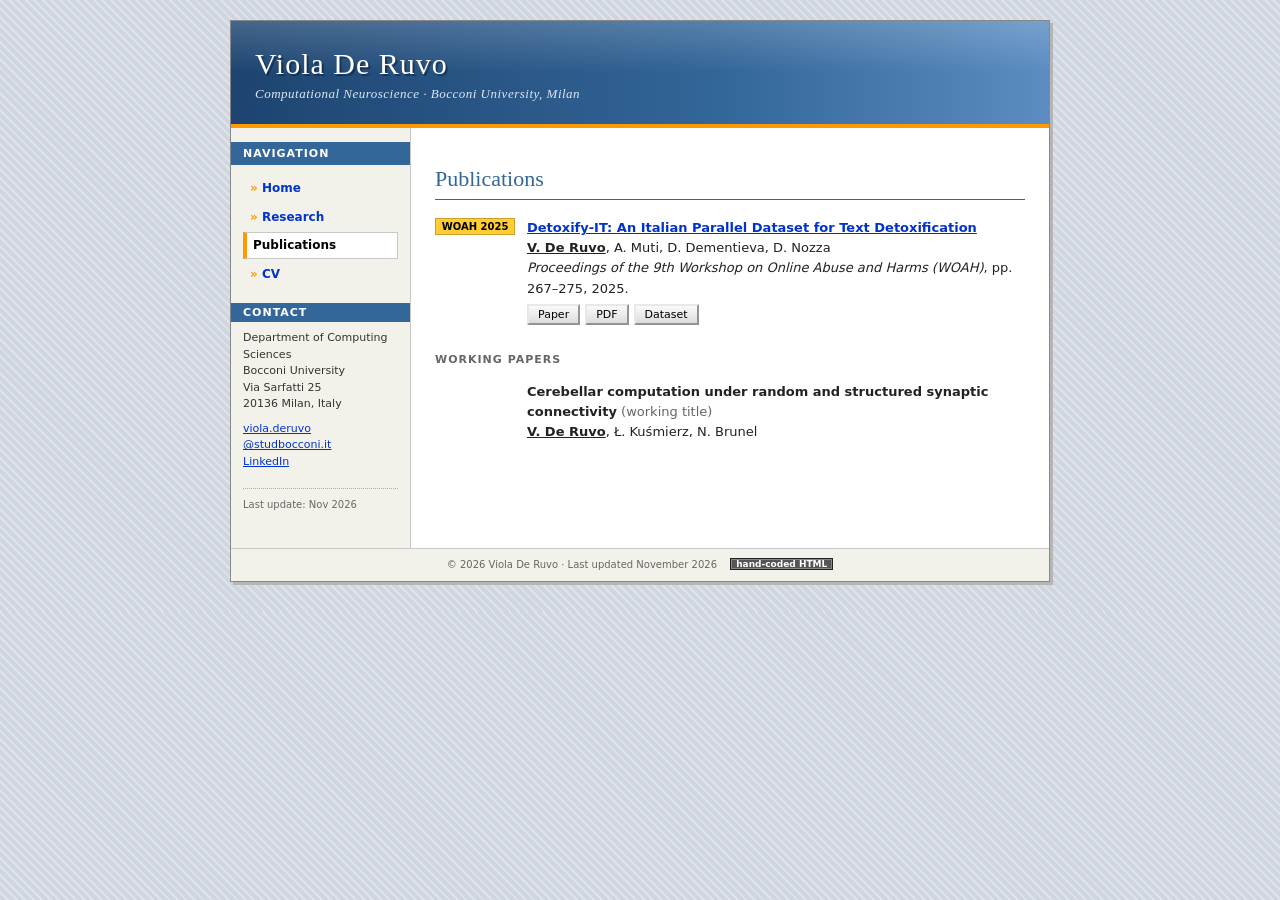
==== commit 6b5405a2: "Add files via upload" ====
--- a/publications.html
+++ b/publications.html
@@ -5,6 +5,19 @@
   <meta name="viewport" content="width=device-width, initial-scale=1">
   <title>Publications · Viola De Ruvo</title>
   <meta name="description" content="Viola De Ruvo — M.Sc. student in Artificial Intelligence at Bocconi University working on computational and theoretical neuroscience.">
+  <!-- Link preview (WhatsApp, LinkedIn, Slack, email…) and browser-tab icon -->
+  <meta property="og:type" content="website">
+  <meta property="og:site_name" content="Viola De Ruvo">
+  <meta property="og:title" content="Publications · Viola De Ruvo">
+  <meta property="og:description" content="Viola De Ruvo — M.Sc. student in Artificial Intelligence at Bocconi University working on computational and theoretical neuroscience.">
+  <meta property="og:url" content="https://violaderuvo.github.io/publications.html">
+  <meta property="og:image" content="https://violaderuvo.github.io/assets/preview.jpg">
+  <meta property="og:image:width" content="1200">
+  <meta property="og:image:height" content="630">
+  <meta property="og:image:alt" content="Illustration of a human brain">
+  <meta name="twitter:card" content="summary_large_image">
+  <link rel="icon" type="image/png" href="assets/favicon.png">
+  <link rel="apple-touch-icon" href="assets/apple-touch-icon.png">
   <link rel="preconnect" href="https://fonts.googleapis.com">
   <link rel="preconnect" href="https://fonts.gstatic.com" crossorigin>
   <link href="https://fonts.googleapis.com/css2?family=Source+Serif+4:ital,opsz,wght@0,8..60,400;0,8..60,600;1,8..60,400&family=Inter:wght@400;500;600&display=swap" rel="stylesheet">
@@ -59,7 +72,7 @@
       </li>
     </ol>
 
-    <h3 class="sub">In preparation</h3>
+    <h3 class="sub">Working Papers</h3>
     <ol class="pubs">
       <li>
         <span class="venue"></span>
